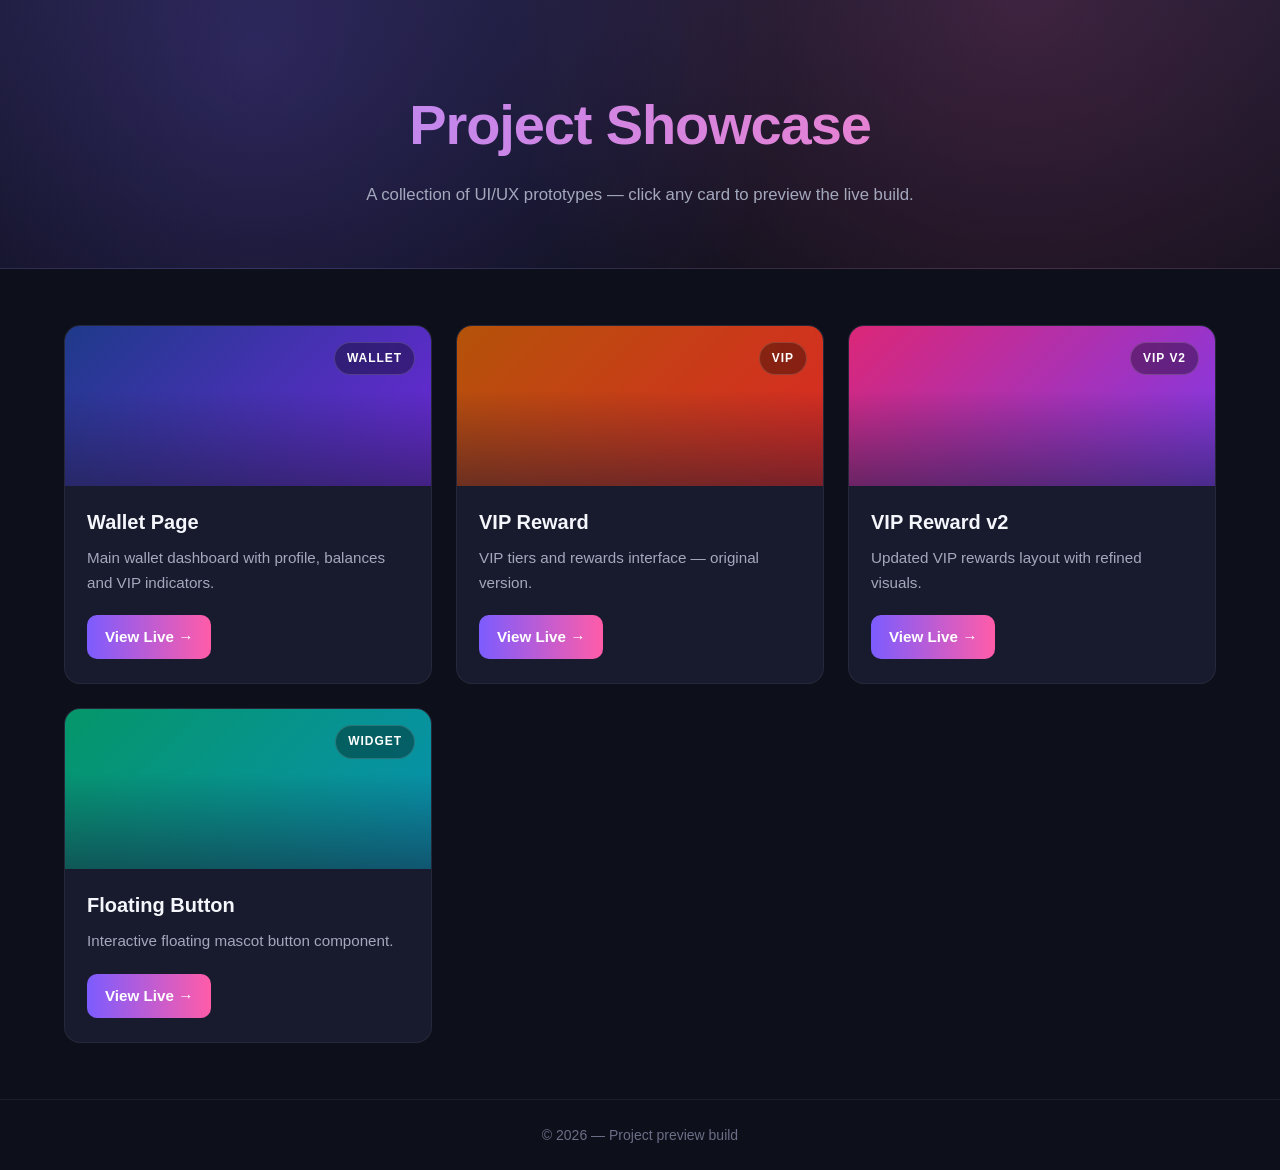
==== index.html @ 4170454e "Add initial HTML and CSS files for project showcase layout" ====
<!DOCTYPE html>
<html lang="en">
<head>
    <meta charset="UTF-8">
    <meta name="viewport" content="width=device-width, initial-scale=1.0">
    <title>Project Showcase</title>
    <link rel="stylesheet" href="style.css">
</head>
<body>
    <header class="hero">
        <div class="container">
            <h1>Project Showcase</h1>
            <p class="subtitle">A collection of UI/UX prototypes &mdash; click any card to preview the live build.</p>
        </div>
    </header>

    <main class="container">
        <section class="grid">
            <article class="card">
                <div class="card-thumb thumb-wallet">
                    <span class="badge">Wallet</span>
                </div>
                <div class="card-body">
                    <h2>Wallet Page</h2>
                    <p>Main wallet dashboard with profile, balances and VIP indicators.</p>
                    <a class="btn" href="walletpage/mainpage.html">View Live &rarr;</a>
                </div>
            </article>

            <article class="card">
                <div class="card-thumb thumb-vip">
                    <span class="badge">VIP</span>
                </div>
                <div class="card-body">
                    <h2>VIP Reward</h2>
                    <p>VIP tiers and rewards interface &mdash; original version.</p>
                    <a class="btn" href="vip%20reward/VIP%20Reward.html">View Live &rarr;</a>
                </div>
            </article>

            <article class="card">
                <div class="card-thumb thumb-vip2">
                    <span class="badge">VIP v2</span>
                </div>
                <div class="card-body">
                    <h2>VIP Reward v2</h2>
                    <p>Updated VIP rewards layout with refined visuals.</p>
                    <a class="btn" href="vip%20reward/VIP%20Reward%20v2.html">View Live &rarr;</a>
                </div>
            </article>

            <article class="card">
                <div class="card-thumb thumb-float">
                    <span class="badge">Widget</span>
                </div>
                <div class="card-body">
                    <h2>Floating Button</h2>
                    <p>Interactive floating mascot button component.</p>
                    <a class="btn" href="floatingButton/index.html">View Live &rarr;</a>
                </div>
            </article>
        </section>
    </main>

    <footer class="site-footer">
        <div class="container">
            <p>&copy; <span id="year"></span> &mdash; Project preview build</p>
        </div>
    </footer>

    <script>
        document.getElementById('year').textContent = new Date().getFullYear();
    </script>
</body>
</html>
---- style.css ----
* {
    box-sizing: border-box;
    margin: 0;
    padding: 0;
}

html,
body {
    height: 100%;
}

body {
    font-family: -apple-system, BlinkMacSystemFont, "Segoe UI", Roboto, "Helvetica Neue", Arial, sans-serif;
    background: #0d0f1a;
    color: #e7e9f3;
    line-height: 1.6;
    min-height: 100vh;
    display: flex;
    flex-direction: column;
}

.container {
    max-width: 1200px;
    margin: 0 auto;
    padding: 0 24px;
    width: 100%;
}

.hero {
    padding: 80px 0 60px;
    background:
        radial-gradient(circle at 20% 20%, rgba(124, 92, 255, 0.25), transparent 50%),
        radial-gradient(circle at 80% 0%, rgba(255, 92, 168, 0.18), transparent 50%),
        linear-gradient(180deg, #141729 0%, #0d0f1a 100%);
    border-bottom: 1px solid rgba(255, 255, 255, 0.06);
    text-align: center;
}

.hero h1 {
    font-size: clamp(2rem, 5vw, 3.5rem);
    font-weight: 700;
    background: linear-gradient(90deg, #a98bff, #ff7ec1);
    -webkit-background-clip: text;
    background-clip: text;
    -webkit-text-fill-color: transparent;
    margin-bottom: 12px;
    letter-spacing: -0.02em;
}

.subtitle {
    font-size: 1.05rem;
    color: #a4a8bd;
    max-width: 620px;
    margin: 0 auto;
}

main.container {
    flex: 1;
    padding-top: 56px;
    padding-bottom: 56px;
}

.grid {
    display: grid;
    grid-template-columns: repeat(auto-fit, minmax(280px, 1fr));
    gap: 24px;
}

.card {
    background: #181b2e;
    border: 1px solid rgba(255, 255, 255, 0.06);
    border-radius: 16px;
    overflow: hidden;
    transition: transform 0.25s ease, border-color 0.25s ease, box-shadow 0.25s ease;
    display: flex;
    flex-direction: column;
}

.card:hover {
    transform: translateY(-4px);
    border-color: rgba(169, 139, 255, 0.4);
    box-shadow: 0 20px 40px -20px rgba(124, 92, 255, 0.4);
}

.card-thumb {
    height: 160px;
    display: flex;
    align-items: flex-start;
    justify-content: flex-end;
    padding: 16px;
    position: relative;
    overflow: hidden;
}

.card-thumb::after {
    content: "";
    position: absolute;
    inset: 0;
    background: linear-gradient(180deg, transparent 40%, rgba(24, 27, 46, 0.5) 100%);
}

.thumb-wallet {
    background: linear-gradient(135deg, #1e3a8a 0%, #6d28d9 100%);
}

.thumb-vip {
    background: linear-gradient(135deg, #b45309 0%, #dc2626 100%);
}

.thumb-vip2 {
    background: linear-gradient(135deg, #db2777 0%, #7c3aed 100%);
}

.thumb-float {
    background: linear-gradient(135deg, #059669 0%, #0891b2 100%);
}

.badge {
    position: relative;
    z-index: 1;
    background: rgba(0, 0, 0, 0.35);
    backdrop-filter: blur(8px);
    color: #fff;
    font-size: 0.75rem;
    font-weight: 600;
    text-transform: uppercase;
    letter-spacing: 0.08em;
    padding: 6px 12px;
    border-radius: 999px;
    border: 1px solid rgba(255, 255, 255, 0.15);
}

.card-body {
    padding: 20px 22px 24px;
    display: flex;
    flex-direction: column;
    flex: 1;
}

.card-body h2 {
    font-size: 1.25rem;
    font-weight: 600;
    margin-bottom: 8px;
    color: #f5f6fb;
}

.card-body p {
    color: #a4a8bd;
    font-size: 0.95rem;
    margin-bottom: 20px;
    flex: 1;
}

.btn {
    display: inline-flex;
    align-items: center;
    justify-content: center;
    padding: 10px 18px;
    background: linear-gradient(90deg, #7c5cff 0%, #ff5ca8 100%);
    color: #fff;
    text-decoration: none;
    border-radius: 10px;
    font-weight: 600;
    font-size: 0.95rem;
    transition: opacity 0.2s ease, transform 0.2s ease;
    align-self: flex-start;
}

.btn:hover {
    opacity: 0.9;
    transform: translateX(2px);
}

.site-footer {
    padding: 24px 0;
    border-top: 1px solid rgba(255, 255, 255, 0.06);
    text-align: center;
    color: #6b6f87;
    font-size: 0.875rem;
}

@media (max-width: 600px) {
    .hero {
        padding: 56px 0 40px;
    }

    main.container {
        padding-top: 40px;
        padding-bottom: 40px;
    }
}
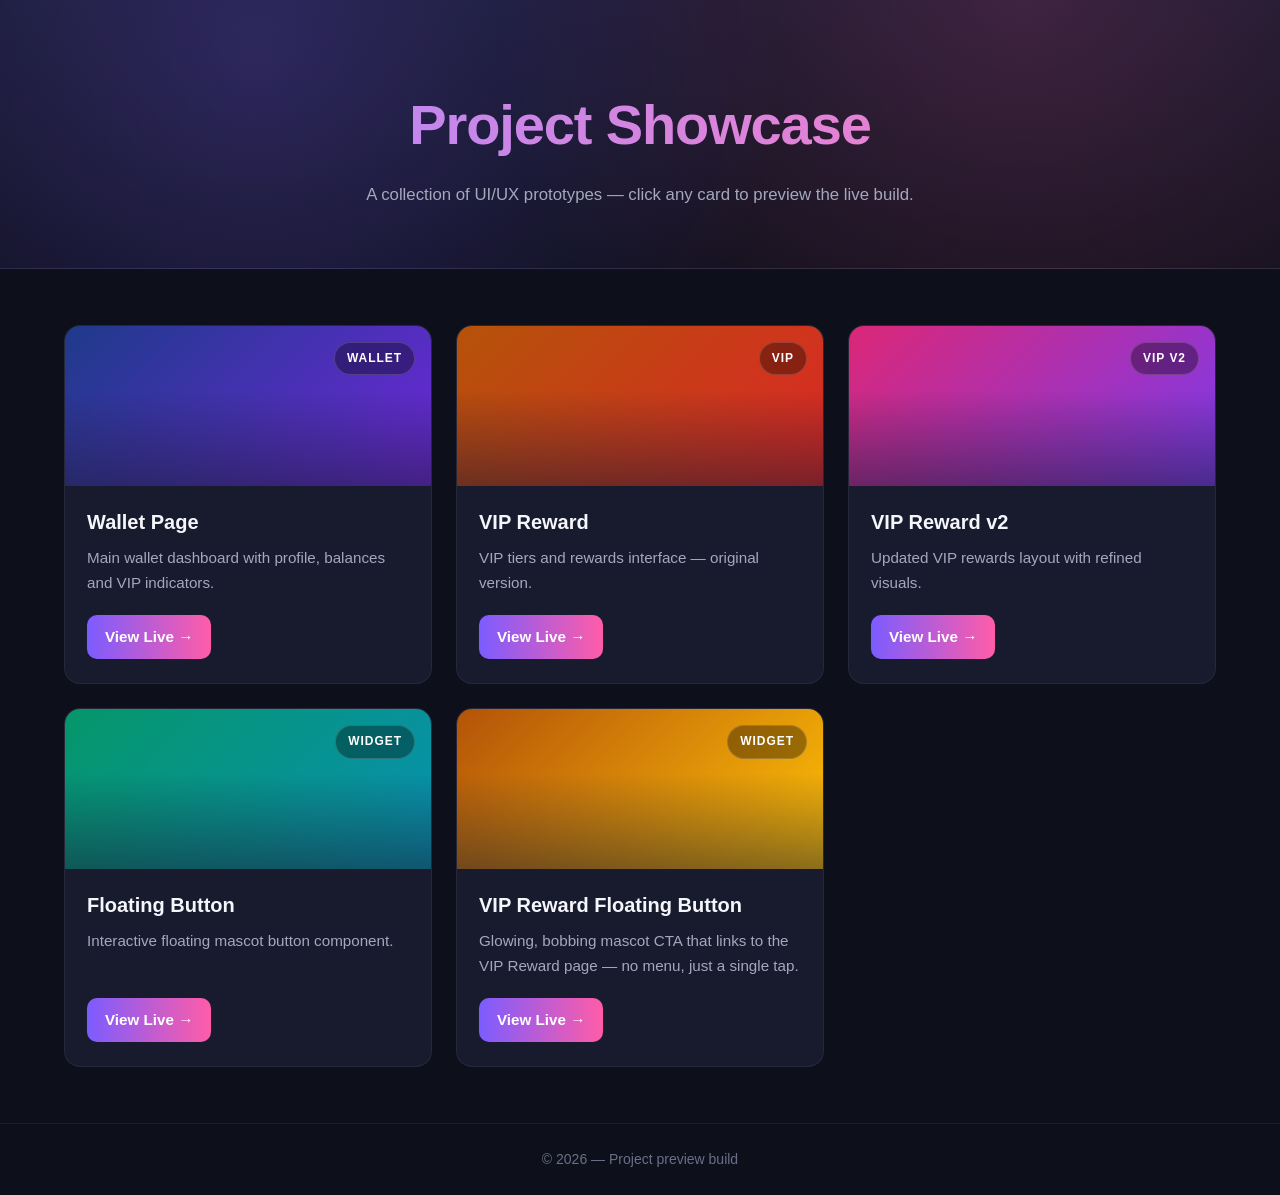
==== commit 77ada685: "Add VIP Reward Floating Button with glowing animation and updated styles" ====
--- a/index.html
+++ b/index.html
@@ -59,6 +59,17 @@
                     <a class="btn" href="floatingButton/index.html">View Live &rarr;</a>
                 </div>
             </article>
+
+            <article class="card">
+                <div class="card-thumb thumb-vip-fab">
+                    <span class="badge">Widget</span>
+                </div>
+                <div class="card-body">
+                    <h2>VIP Reward Floating Button</h2>
+                    <p>Glowing, bobbing mascot CTA that links to the VIP Reward page &mdash; no menu, just a single tap.</p>
+                    <a class="btn" href="vipRewardFloatingButton/index.html">View Live &rarr;</a>
+                </div>
+            </article>
         </section>
     </main>
 
--- a/style.css
+++ b/style.css
@@ -115,6 +115,10 @@
     background: linear-gradient(135deg, #059669 0%, #0891b2 100%);
 }
 
+.thumb-vip-fab {
+    background: linear-gradient(135deg, #b45309 0%, #ffc107 100%);
+}
+
 .badge {
     position: relative;
     z-index: 1;
